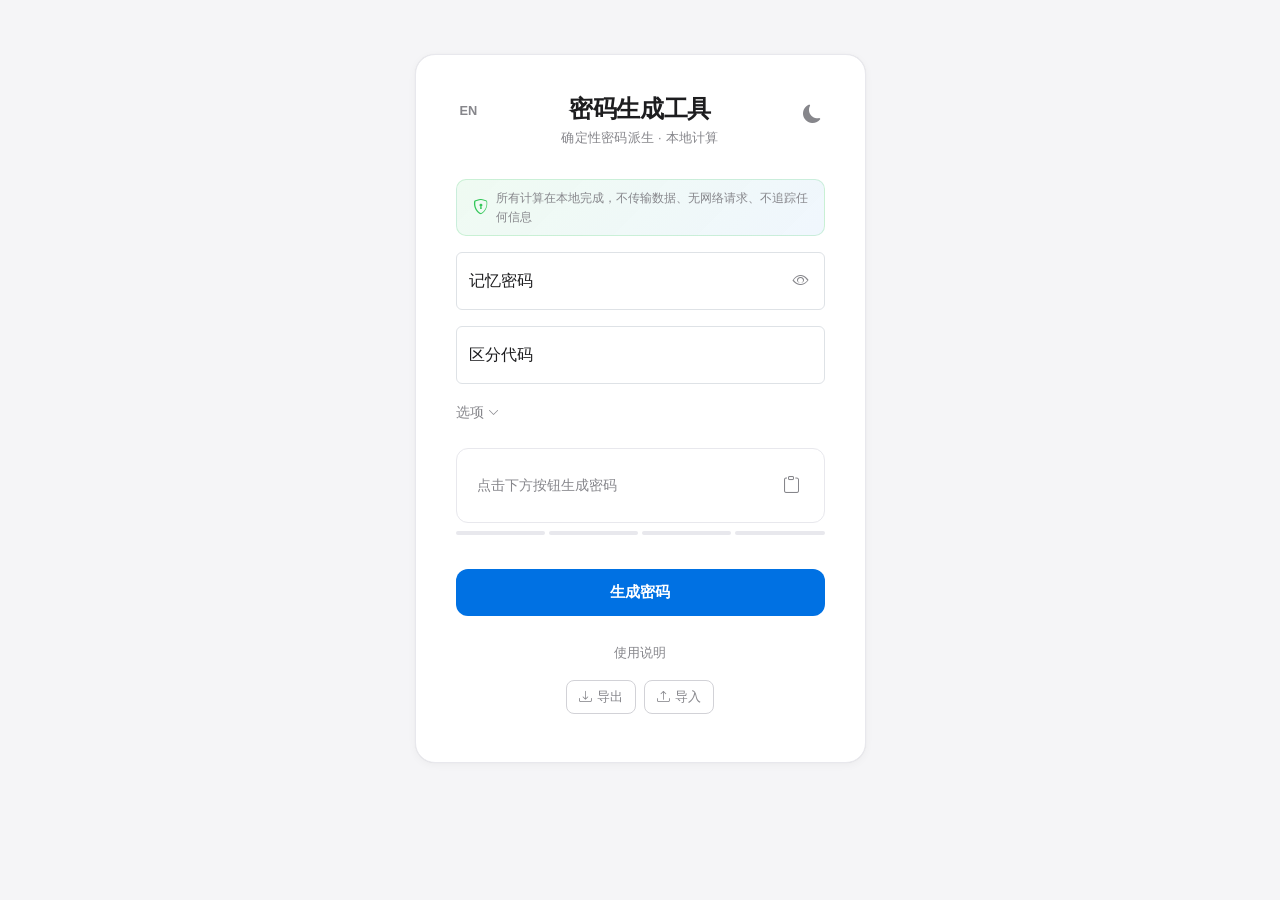
==== index.html @ ee60e9ec "feat: 全面升级 — Bootstrap 5.3、v2算法、PWA、i18n、UI优化 - 升级 Bootstrap 4 → 5.3，新增 Bootstrap Icons - 新增 v2 算法（P" ====
<!DOCTYPE html>
<html lang="zh-CN" data-bs-theme="light">

<head>
  <meta charset="utf-8" />
  <meta name="viewport" content="width=device-width, initial-scale=1.0" />
  <title>密码生成工具</title>
  <link rel="shortcut icon" href="favicon.ico" />
  <link rel="manifest" href="manifest.json" />
  <meta name="theme-color" content="#f5f5f7" />
  <meta name="apple-mobile-web-app-capable" content="yes" />
  <meta name="apple-mobile-web-app-status-bar-style" content="default" />
  <meta name="apple-mobile-web-app-title" content="密码生成" />
  <link rel="apple-touch-icon" href="icons/icon-192.png" />
  <link rel="stylesheet" href="css/bootstrap.min.css" />
  <link rel="stylesheet" href="css/bootstrap-icons.min.css" />
  <link rel="stylesheet" href="css/style.min.css" />
  <script>
    (function () {
      var saved = localStorage.getItem('theme');
      var theme = saved || (window.matchMedia('(prefers-color-scheme: dark)').matches ? 'dark' : 'light');
      document.documentElement.setAttribute('data-bs-theme', theme);
      var meta = document.querySelector('meta[name="theme-color"]');
      if (meta) meta.content = theme === 'dark' ? '#000000' : '#f5f5f7';
      var savedLang = localStorage.getItem('lang');
      if (savedLang) {
        document.documentElement.lang = savedLang === 'zh' ? 'zh-CN' : 'en';
      }
    })();
  </script>
</head>

<body>
  <div class="container">
    <div class="row justify-content-center">
      <div class="col-12 col-md-8 col-lg-6 col-xl-5">
        <div class="card-container">

          <!-- 页头 -->
          <div class="app-header">
            <h1 data-i18n="page.title">密码生成工具</h1>
            <p class="subtitle" data-i18n="page.subtitle">确定性密码派生 · 本地计算</p>
            <button type="button" class="btn-lang-toggle" id="btn-lang-toggle">
              <span data-i18n="lang.toggle">EN</span>
            </button>
            <button type="button" class="btn-theme-toggle" id="btn-theme-toggle"
              data-i18n-aria="aria.toggleTheme" aria-label="切换深色/浅色主题">
              <i class="bi bi-circle-half" aria-hidden="true"></i>
            </button>
          </div>

          <!-- 隐私声明 Banner -->
          <div class="privacy-banner mb-3">
            <i class="bi bi-shield-lock" aria-hidden="true"></i>
            <span data-i18n="privacy.banner">所有计算在本地完成，不传输数据、无网络请求、不追踪任何信息</span>
          </div>

          <form>
            <!-- 记忆密码 -->
            <div class="form-floating mb-3 position-relative">
              <input type="password" class="form-control" id="pwd"
                data-i18n-placeholder="input.masterPassword" placeholder="记忆密码"
                data-i18n-aria="input.masterPassword" aria-label="记忆密码" autocomplete="off" />
              <label for="pwd" data-i18n="input.masterPassword">记忆密码</label>
              <button type="button" class="btn-eye" id="btn-toggle-pwd"
                data-i18n-aria="aria.showPassword" aria-label="显示密码">
                <i class="bi bi-eye" aria-hidden="true"></i>
              </button>
              <div class="invalid-feedback" data-i18n="input.masterPassword.error">请输入记忆密码</div>
            </div>

            <!-- 区分代码 -->
            <div class="service-code-wrapper position-relative mb-3">
              <div class="form-floating">
                <input type="text" class="form-control" id="key"
                  data-i18n-placeholder="input.serviceCode" placeholder="区分代码"
                  data-i18n-aria="input.serviceCode" aria-label="区分代码" autocomplete="off" />
                <label for="key" data-i18n="input.serviceCode">区分代码</label>
                <div class="invalid-feedback" data-i18n="input.serviceCode.error">请输入区分代码</div>
              </div>
              <div class="service-code-dropdown" id="service-code-dropdown"></div>
            </div>

            <!-- 高级选项 -->
            <div class="mb-4">
              <button class="advanced-toggle" type="button"
                data-bs-toggle="collapse" data-bs-target="#advancedOptions"
                aria-expanded="false" aria-controls="advancedOptions">
                <span data-i18n="options.toggle">选项</span>
                <i class="bi bi-chevron-down advanced-chevron" aria-hidden="true"></i>
              </button>
              <div class="collapse" id="advancedOptions">
                <div class="advanced-panel">
                  <!-- 输出模式 -->
                  <div class="mb-3">
                    <div class="d-flex justify-content-between align-items-center mb-1">
                      <span class="option-label" data-i18n="options.mode">输出模式</span>
                    </div>
                    <div class="btn-group btn-group-sm w-100" role="group">
                      <input type="radio" class="btn-check" name="output_mode" id="mode_password" value="password" checked />
                      <label class="btn btn-outline-secondary" for="mode_password" data-i18n="options.modePassword">密码</label>
                      <input type="radio" class="btn-check" name="output_mode" id="mode_passphrase" value="passphrase" />
                      <label class="btn btn-outline-secondary" for="mode_passphrase" data-i18n="options.modePassphrase">短语</label>
                    </div>
                  </div>

                  <!-- 短语选项 (仅短语模式显示) -->
                  <div id="passphraseOptions" style="display:none;">
                    <div class="mb-3">
                      <div class="d-flex justify-content-between align-items-center mb-1">
                        <span class="option-label" data-i18n="options.wordCount">词数</span>
                        <span class="option-value" id="word_count_display">5</span>
                      </div>
                      <input type="range" class="form-range" id="word_count"
                        min="4" max="8" value="5"
                        data-i18n-aria="options.wordCount" aria-label="词数" />
                    </div>
                    <div class="form-floating">
                      <select class="form-select" id="separator"
                        data-i18n-aria="options.separator" aria-label="分隔符">
                        <option value="-" selected>-</option>
                        <option value=".">.</option>
                        <option value=" ">&nbsp;</option>
                        <option value="_">_</option>
                      </select>
                      <label for="separator" data-i18n="options.separator">分隔符</label>
                    </div>
                    <div class="form-hint mt-2" data-i18n="options.wordlistNote">词库：BIP39 英语词表（2048 词）</div>
                  </div>

                  <!-- 密码选项 (仅密码模式显示) -->
                  <div id="passwordOptions">
                  <!-- 密码长度 slider -->
                  <div class="mb-3">
                    <div class="d-flex justify-content-between align-items-center mb-1">
                      <span class="option-label" data-i18n="options.length">密码长度</span>
                      <span class="option-value" id="pwd_length_display">16</span>
                    </div>
                    <input type="range" class="form-range" id="pwd_length"
                      min="10" max="20" value="16"
                      data-i18n-aria="options.length" aria-label="密码长度" />
                  </div>

                  <!-- Toggle switches -->
                  <div class="d-flex flex-column gap-2">
                    <div class="form-check form-switch">
                      <input class="form-check-input" type="checkbox" id="rule_of_punctuation" checked />
                      <label class="form-check-label" for="rule_of_punctuation"
                        data-i18n="options.punctuation">使用标点符号</label>
                    </div>
                    <div class="form-check form-switch">
                      <input class="form-check-input" type="checkbox" id="rule_of_letter" checked />
                      <label class="form-check-label" for="rule_of_letter"
                        data-i18n="options.caseSensitive">区分大小写</label>
                    </div>
                  </div>

                  <!-- 算法版本 -->
                  <div class="form-floating mt-3">
                    <select class="form-select" id="algorithm_version"
                      data-i18n-aria="options.algorithm" aria-label="算法版本">
                      <option value="2" selected data-i18n="options.v2">v2（推荐）</option>
                      <option value="1" data-i18n="options.v1">v1（旧版兼容）</option>
                    </select>
                    <label for="algorithm_version" data-i18n="options.algorithm">算法版本</label>
                  </div>
                  <div class="form-hint mt-1" data-i18n="options.hint">v2 使用 PBKDF2 增强安全性；v1 兼容已有密码</div>
                  </div>
                </div>
              </div>
            </div>

            <!-- 密码输出 -->
            <div class="mb-3">
              <div class="password-display" id="password-display" tabindex="0"
                data-i18n-aria="password.displayLabel" aria-label="生成的密码，点击复制">
                <div class="password-chars" id="password-chars">
                  <span class="password-placeholder" data-i18n="password.placeholder">点击下方按钮生成密码</span>
                </div>
                <button class="btn-copy-inline" id="btn_copy" type="button"
                  data-i18n-aria="password.copyLabel" aria-label="复制密码">
                  <i class="bi bi-clipboard" aria-hidden="true"></i>
                </button>
              </div>
              <input type="hidden" id="code" value="" />

              <!-- 分段强度条 -->
              <div class="strength-meter mt-2" id="strength-meter"
                data-i18n-aria="password.strengthLabel" aria-label="密码强度"
                data-strength="0">
                <div class="strength-segment" data-level="1"></div>
                <div class="strength-segment" data-level="2"></div>
                <div class="strength-segment" data-level="3"></div>
                <div class="strength-segment" data-level="4"></div>
              </div>
              <div class="strength-label" id="strength-text"></div>
            </div>

            <!-- 生成按钮 -->
            <div class="d-grid">
              <button class="btn btn-primary btn-generate" type="button" id="btn_gencode"
                data-i18n="password.generate">
                生成密码
              </button>
            </div>

            <!-- 无障碍：错误播报区域 -->
            <div id="form-errors" class="visually-hidden" aria-live="assertive" aria-atomic="true"></div>
          </form>

          <!-- 使用说明 -->
          <details class="info-details mt-4">
            <summary data-i18n="instructions.title">使用说明</summary>
            <ol>
              <li data-i18n="instructions.1">基于密钥派生函数（v2: PBKDF2-SHA512, 200k 迭代），所有计算在浏览器本地完成</li>
              <li data-i18n="instructions.2">记忆密码作为主密钥，应具备足够熵值，在所有服务间保持一致</li>
              <li><span data-i18n="instructions.3">区分代码作为盐值，为每个服务设唯一标识，如：</span><code>github</code></li>
            </ol>
          </details>

          <!-- 数据导入导出 -->
          <div class="data-portability mt-3">
            <div class="d-flex gap-2 justify-content-center">
              <button type="button" class="btn-portability" id="btn-export">
                <i class="bi bi-download" aria-hidden="true"></i>
                <span data-i18n="data.export">导出</span>
              </button>
              <button type="button" class="btn-portability" id="btn-import">
                <i class="bi bi-upload" aria-hidden="true"></i>
                <span data-i18n="data.import">导入</span>
              </button>
              <input type="file" id="import-file-input" accept=".json" class="d-none" />
            </div>
            <div class="import-feedback" id="import-feedback"></div>
          </div>
        </div>
      </div>
    </div>
  </div>

  <script src="js/bootstrap.min.js"></script>
  <script src="js/sha512.min.js"></script>
  <script src="js/PasswordQualityCalculator.min.js"></script>
  <script src="src/wordlist.min.js"></script>
  <script src="src/seek_password.min.js"></script>
  <script src="src/i18n.min.js"></script>
  <script src="src/service-codes.min.js"></script>
  <script src="src/app.min.js"></script>
</body>

</html>
---- css/style.min.css ----
[data-bs-theme=light]{--bg-primary:#f5f5f7;--bg-card:#ffffff;--text-primary:#1d1d1f;--text-secondary:#86868b;--accent:#0071e3;--accent-hover:#0077ed;--border:#d2d2d7;--border-light:#e8e8ed;--shadow:0 2px 8px rgba(0, 0, 0, 0.04),0 0 1px rgba(0, 0, 0, 0.08);--success:#34c759;--warning:#ff9f0a;--danger:#ff3b30;--char-symbol:#af52de;--theme-color:#f5f5f7}[data-bs-theme=dark]{--bg-primary:#000000;--bg-card:#1c1c1e;--text-primary:#f5f5f7;--text-secondary:#86868b;--accent:#2997ff;--accent-hover:#40a9ff;--border:#38383a;--border-light:#2c2c2e;--shadow:0 2px 8px rgba(0, 0, 0, 0.3),0 0 1px rgba(0, 0, 0, 0.5);--success:#30d158;--warning:#ff9f0a;--danger:#ff453a;--char-symbol:#bf5af2;--theme-color:#000000}body{background-color:var(--bg-primary);color:var(--text-primary);font-family:-apple-system,BlinkMacSystemFont,'Segoe UI',Roboto,'Helvetica Neue',Arial,sans-serif;min-height:100vh;display:flex;align-items:flex-start;padding-top:6vh;transition:background-color .3s;-webkit-font-smoothing:antialiased}.card-container{background-color:var(--bg-card);border-radius:20px;padding:2.5rem;box-shadow:var(--shadow);border:1px solid var(--border-light);transition:background-color .3s,border-color .3s}.app-header{text-align:center;margin-bottom:2rem;position:relative}.app-header h1{font-size:1.5rem;font-weight:700;letter-spacing:-.02em;margin-bottom:.25rem}.app-header .subtitle{font-size:.8rem;color:var(--text-secondary);margin-bottom:0;letter-spacing:.02em}.btn-theme-toggle{position:absolute;top:2px;right:0;background:0 0;border:none;color:var(--text-secondary);cursor:pointer;padding:4px;font-size:1.15rem;border-radius:6px;transition:color .2s}.btn-theme-toggle:hover{color:var(--text-primary)}.btn-lang-toggle{position:absolute;top:2px;left:0;background:0 0;border:none;color:var(--text-secondary);cursor:pointer;padding:4px;font-size:.8rem;font-weight:600;border-radius:6px;transition:color .2s}.btn-lang-toggle:hover{color:var(--text-primary)}.btn-eye{position:absolute;right:12px;top:50%;transform:translateY(-50%);background:0 0;border:none;color:var(--text-secondary);cursor:pointer;padding:4px;z-index:5;font-size:1rem;transition:color .2s}.btn-eye:hover{color:var(--accent)}.form-floating:has(.btn-eye) .form-control{padding-right:2.5rem}.advanced-toggle{background:0 0;border:none;color:var(--text-secondary);font-size:.85rem;padding:0;cursor:pointer;display:inline-flex;align-items:center;gap:4px;transition:color .2s}.advanced-toggle:hover{color:var(--text-primary)}.advanced-chevron{font-size:.7rem;transition:transform .2s}.advanced-toggle[aria-expanded=true] .advanced-chevron{transform:rotate(180deg)}.advanced-panel{padding:1.25rem;margin-top:.75rem;border-radius:12px;background-color:var(--bg-primary);border:1px solid var(--border-light)}.option-label{font-size:.85rem;color:var(--text-secondary)}.option-value{font-size:.85rem;font-weight:600;color:var(--text-primary);min-width:2ch;text-align:right}.btn-group .btn-outline-secondary{color:var(--text-secondary);border-color:var(--border);font-size:.85rem;--bs-btn-bg:transparent;--bs-btn-hover-bg:var(--bg-primary);--bs-btn-hover-color:var(--text-primary);--bs-btn-hover-border-color:var(--border);--bs-btn-active-bg:var(--accent);--bs-btn-active-border-color:var(--accent);--bs-btn-active-color:#fff}.btn-check:checked+.btn-outline-secondary{background-color:var(--accent);border-color:var(--accent);color:#fff}#passphraseOptions{margin-top:.75rem;padding-top:.75rem;border-top:1px solid var(--border-light)}.form-hint{font-size:.75rem;color:var(--text-secondary)}.form-range::-webkit-slider-thumb{background-color:var(--accent)}.form-range::-moz-range-thumb{background-color:var(--accent)}.form-range::-webkit-slider-runnable-track{background-color:var(--border)}.password-display{border:1px solid var(--border-light);border-radius:12px;padding:1.25rem;display:flex;align-items:center;justify-content:space-between;gap:.75rem;cursor:pointer;transition:border-color .2s;min-height:3.5rem}.password-display:hover{border-color:var(--accent)}.password-chars{display:flex;flex-wrap:wrap;gap:1px;font-family:'SF Mono',ui-monospace,Menlo,Consolas,monospace;font-size:1.25rem;letter-spacing:1.5px;line-height:1.6}.password-placeholder{color:var(--text-secondary);font-size:.85rem;font-family:inherit;letter-spacing:normal}.char-lower{color:var(--text-primary)}.char-upper{color:var(--accent)}.char-digit{color:var(--warning)}.char-symbol{color:var(--char-symbol)}.password-chars .char{opacity:0;animation:charIn .25s ease forwards}@keyframes charIn{from{opacity:0;transform:translateY(6px)}to{opacity:1;transform:translateY(0)}}.btn-copy-inline{background:0 0;border:none;color:var(--text-secondary);font-size:1.05rem;padding:4px;cursor:pointer;flex-shrink:0;transition:color .2s}.btn-copy-inline:hover{color:var(--accent)}.btn-copy-inline.copy-success{color:var(--success)!important}.btn-copy-inline.copy-fail{color:var(--danger)!important}.strength-meter{display:flex;gap:4px;height:4px}.strength-segment{flex:1;border-radius:2px;background-color:var(--border-light);transition:background-color .3s}.strength-meter[data-strength="1"] [data-level="1"]{background-color:var(--danger)}.strength-meter[data-strength="2"] [data-level="1"],.strength-meter[data-strength="2"] [data-level="2"]{background-color:var(--warning)}.strength-meter[data-strength="3"] [data-level="1"],.strength-meter[data-strength="3"] [data-level="2"],.strength-meter[data-strength="3"] [data-level="3"]{background-color:var(--accent)}.strength-meter[data-strength="4"] .strength-segment{background-color:var(--success)}.strength-label{font-size:.75rem;color:var(--text-secondary);margin-top:.35rem;text-align:right;min-height:1em}.btn-generate{background-color:var(--accent);border:none;color:#fff;font-weight:600;font-size:.95rem;padding:.75rem;border-radius:12px;transition:background-color .15s,transform .1s}.btn-generate:hover{background-color:var(--accent-hover);color:#fff;transform:translateY(-1px)}.btn-generate:active{transform:translateY(0)}.privacy-banner{display:flex;align-items:center;justify-content:center;gap:.5rem;padding:.55rem 1rem;border-radius:10px;background:linear-gradient(135deg,rgba(52,199,89,.08),rgba(0,113,227,.06));border:1px solid rgba(52,199,89,.2);font-size:.78rem;color:var(--text-secondary)}[data-bs-theme=dark] .privacy-banner{background:linear-gradient(135deg,rgba(48,209,88,.1),rgba(41,151,255,.07));border-color:rgba(48,209,88,.25)}.privacy-banner i{color:var(--success);font-size:.95rem;flex-shrink:0}.info-details{text-align:center}.info-details summary{font-size:.8rem;color:var(--text-secondary);cursor:pointer;display:inline;list-style:none}.info-details summary::-webkit-details-marker{display:none}.info-details summary::marker{content:''}.info-details summary:hover{color:var(--text-primary)}.info-details ol{text-align:left;font-size:.8rem;color:var(--text-secondary);margin-top:.75rem;padding-left:1.25rem}.info-details li{margin-bottom:.3rem}.info-details code{font-size:.85em;color:var(--accent)}.invalid-feedback{font-size:.8rem}.btn:focus-visible,.form-control:focus-visible,.form-select:focus-visible{outline:2px solid var(--accent);outline-offset:2px}.service-code-dropdown{display:none;position:absolute;top:100%;left:0;right:0;z-index:10;background:var(--bg-card);border:1px solid var(--border);border-top:none;border-radius:0 0 12px 12px;max-height:200px;overflow-y:auto;box-shadow:var(--shadow)}.service-code-dropdown.show{display:block}.service-code-item{display:flex;align-items:center;justify-content:space-between;padding:.5rem .75rem;cursor:pointer;font-size:.85rem;transition:background-color .15s}.service-code-item:hover{background-color:var(--bg-primary)}.service-code-item .code-text{flex:1;overflow:hidden;text-overflow:ellipsis;white-space:nowrap}.service-code-item .btn-delete-code{background:0 0;border:none;color:var(--text-secondary);font-size:.75rem;padding:2px 6px;cursor:pointer;border-radius:4px;flex-shrink:0;transition:color .15s}.service-code-item .btn-delete-code:hover{color:var(--danger)}.service-code-item .settings-badge{color:var(--text-secondary);font-size:.7rem;margin-left:.35rem}.data-portability{text-align:center}.btn-portability{background:0 0;border:1px solid var(--border);color:var(--text-secondary);font-size:.8rem;padding:.4rem .75rem;border-radius:8px;cursor:pointer;display:inline-flex;align-items:center;gap:.3rem;transition:color .2s,border-color .2s}.btn-portability:hover{color:var(--text-primary);border-color:var(--accent)}.import-feedback{font-size:.8rem;margin-top:.5rem;opacity:0;transition:opacity .3s}.import-feedback.show{opacity:1}.import-feedback.success{color:var(--success)}.import-feedback.error{color:var(--danger)}@media (max-width:576px){.card-container{padding:1.5rem;border-radius:0;box-shadow:none;border-left:none;border-right:none}body{padding-top:0}}
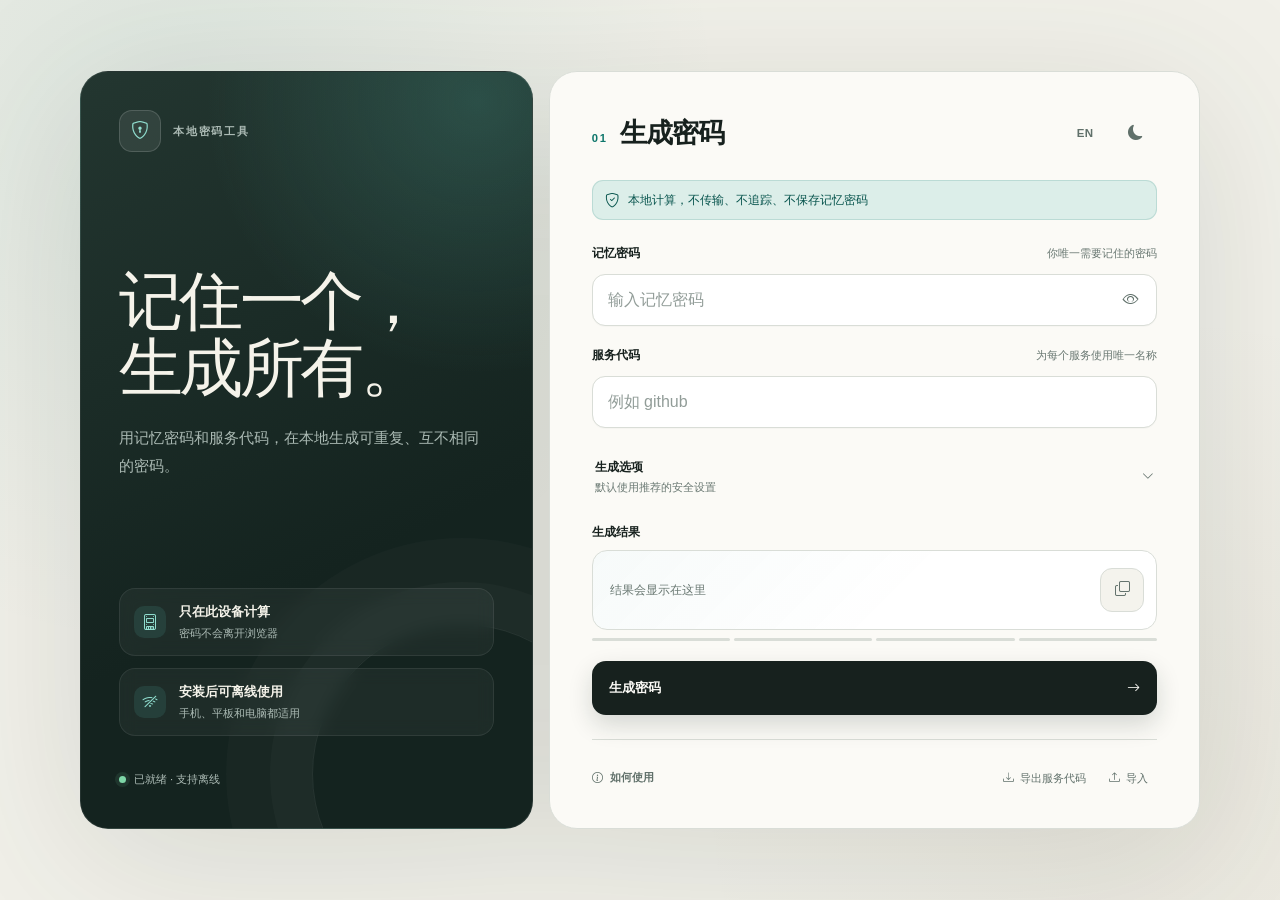
==== commit ffd6f870: "feat: redesign responsive cross-platform UI" ====
--- a/index.html
+++ b/index.html
@@ -3,14 +3,18 @@
 
 <head>
   <meta charset="utf-8" />
-  <meta name="viewport" content="width=device-width, initial-scale=1.0" />
-  <title>密码生成工具</title>
+  <meta name="viewport" content="width=device-width, initial-scale=1, viewport-fit=cover" />
+  <meta name="description" content="一款本地运行、可离线使用的确定性密码生成工具。" />
+  <meta name="theme-color" content="#f1f0e9" />
+  <meta name="color-scheme" content="light dark" />
+  <meta name="mobile-web-app-capable" content="yes" />
+  <meta name="apple-mobile-web-app-capable" content="yes" />
+  <meta name="apple-mobile-web-app-status-bar-style" content="default" />
+  <meta name="apple-mobile-web-app-title" content="密码生成器" />
+  <meta name="format-detection" content="telephone=no" />
+  <title>密码生成器</title>
   <link rel="shortcut icon" href="favicon.ico" />
   <link rel="manifest" href="manifest.json" />
-  <meta name="theme-color" content="#f5f5f7" />
-  <meta name="apple-mobile-web-app-capable" content="yes" />
-  <meta name="apple-mobile-web-app-status-bar-style" content="default" />
-  <meta name="apple-mobile-web-app-title" content="密码生成" />
   <link rel="apple-touch-icon" href="icons/icon-192.png" />
   <link rel="stylesheet" href="css/bootstrap.min.css" />
   <link rel="stylesheet" href="css/bootstrap-icons.min.css" />
@@ -18,225 +22,276 @@
   <script>
     (function () {
       var saved = localStorage.getItem('theme');
-      var theme = saved || (window.matchMedia('(prefers-color-scheme: dark)').matches ? 'dark' : 'light');
+      var theme = saved || 'light';
+      var savedLang = localStorage.getItem('lang');
       document.documentElement.setAttribute('data-bs-theme', theme);
+      document.documentElement.lang = savedLang === 'en' ? 'en' : 'zh-CN';
       var meta = document.querySelector('meta[name="theme-color"]');
-      if (meta) meta.content = theme === 'dark' ? '#000000' : '#f5f5f7';
-      var savedLang = localStorage.getItem('lang');
-      if (savedLang) {
-        document.documentElement.lang = savedLang === 'zh' ? 'zh-CN' : 'en';
-      }
+      if (meta) meta.content = theme === 'dark' ? '#101714' : '#f1f0e9';
     })();
   </script>
 </head>
 
 <body>
-  <div class="container">
-    <div class="row justify-content-center">
-      <div class="col-12 col-md-8 col-lg-6 col-xl-5">
-        <div class="card-container">
-
-          <!-- 页头 -->
-          <div class="app-header">
-            <h1 data-i18n="page.title">密码生成工具</h1>
-            <p class="subtitle" data-i18n="page.subtitle">确定性密码派生 · 本地计算</p>
-            <button type="button" class="btn-lang-toggle" id="btn-lang-toggle">
-              <span data-i18n="lang.toggle">EN</span>
+  <a class="skip-link" href="#generator-form" data-i18n="aria.skipToForm">跳到生成器</a>
+
+  <main class="app-shell" id="main-content">
+    <aside class="identity-panel" aria-labelledby="product-title">
+      <div class="identity-top">
+        <div class="brand-mark" aria-hidden="true">
+          <i class="bi bi-shield-lock"></i>
+        </div>
+        <span class="eyebrow" data-i18n="page.eyebrow">本地密码工具</span>
+      </div>
+
+      <div class="identity-copy">
+        <h1 id="product-title">
+          <span data-i18n="page.heroLine1">记住一个，</span><br />
+          <span data-i18n="page.heroLine2">生成所有。</span>
+        </h1>
+        <p data-i18n="page.description">用记忆密码和服务代码，在本地生成可重复、互不相同的密码。</p>
+      </div>
+
+      <div class="trust-list" data-i18n-aria="trust.label" aria-label="产品特点">
+        <div class="trust-item">
+          <i class="bi bi-device-ssd" aria-hidden="true"></i>
+          <div>
+            <strong data-i18n="trust.localTitle">只在此设备计算</strong>
+            <span data-i18n="trust.localText">密码不会离开浏览器</span>
+          </div>
+        </div>
+        <div class="trust-item">
+          <i class="bi bi-wifi-off" aria-hidden="true"></i>
+          <div>
+            <strong data-i18n="trust.offlineTitle">安装后可离线使用</strong>
+            <span data-i18n="trust.offlineText">手机、平板和电脑都适用</span>
+          </div>
+        </div>
+      </div>
+
+      <div class="identity-footer">
+        <button type="button" class="btn-install" id="btn-install" hidden>
+          <i class="bi bi-plus-square" aria-hidden="true"></i>
+          <span data-i18n="install.action">安装到此设备</span>
+        </button>
+        <p class="install-hint" id="install-hint" aria-live="polite"></p>
+        <div class="connection-status" id="connection-status" role="status">
+          <span class="status-dot" aria-hidden="true"></span>
+          <span data-i18n="status.online">已就绪 · 支持离线</span>
+        </div>
+      </div>
+    </aside>
+
+    <section class="generator-panel" aria-labelledby="generator-title">
+      <header class="panel-header">
+        <div>
+          <span class="section-index">01</span>
+          <h2 id="generator-title" data-i18n="form.title">生成密码</h2>
+        </div>
+        <div class="utility-actions">
+          <button type="button" class="utility-button language-button" id="btn-lang-toggle">
+            <span data-i18n="lang.toggle">EN</span>
+          </button>
+          <button type="button" class="utility-button" id="btn-theme-toggle"
+            data-i18n-aria="aria.toggleTheme" aria-label="切换深色或浅色主题">
+            <i class="bi bi-moon-fill" aria-hidden="true"></i>
+          </button>
+        </div>
+      </header>
+
+      <div class="privacy-note">
+        <i class="bi bi-shield-check" aria-hidden="true"></i>
+        <span data-i18n="privacy.banner">本地计算，不传输、不追踪、不保存记忆密码</span>
+      </div>
+
+      <form id="generator-form" novalidate>
+        <div class="field-group">
+          <div class="field-heading">
+            <label for="pwd" data-i18n="input.masterPassword">记忆密码</label>
+            <span data-i18n="input.masterPassword.hint">你唯一需要记住的密码</span>
+          </div>
+          <div class="input-shell position-relative">
+            <input type="password" class="form-control" id="pwd"
+              data-i18n-placeholder="input.masterPassword.placeholder" placeholder="输入记忆密码"
+              data-i18n-aria="input.masterPassword" aria-label="记忆密码"
+              autocomplete="off" autocapitalize="none" spellcheck="false" />
+            <button type="button" class="field-action" id="btn-toggle-pwd"
+              data-i18n-aria="aria.showPassword" aria-label="显示密码">
+              <i class="bi bi-eye" aria-hidden="true"></i>
             </button>
-            <button type="button" class="btn-theme-toggle" id="btn-theme-toggle"
-              data-i18n-aria="aria.toggleTheme" aria-label="切换深色/浅色主题">
-              <i class="bi bi-circle-half" aria-hidden="true"></i>
-            </button>
-          </div>
-
-          <!-- 隐私声明 Banner -->
-          <div class="privacy-banner mb-3">
-            <i class="bi bi-shield-lock" aria-hidden="true"></i>
-            <span data-i18n="privacy.banner">所有计算在本地完成，不传输数据、无网络请求、不追踪任何信息</span>
-          </div>
-
-          <form>
-            <!-- 记忆密码 -->
-            <div class="form-floating mb-3 position-relative">
-              <input type="password" class="form-control" id="pwd"
-                data-i18n-placeholder="input.masterPassword" placeholder="记忆密码"
-                data-i18n-aria="input.masterPassword" aria-label="记忆密码" autocomplete="off" />
-              <label for="pwd" data-i18n="input.masterPassword">记忆密码</label>
-              <button type="button" class="btn-eye" id="btn-toggle-pwd"
-                data-i18n-aria="aria.showPassword" aria-label="显示密码">
-                <i class="bi bi-eye" aria-hidden="true"></i>
-              </button>
-              <div class="invalid-feedback" data-i18n="input.masterPassword.error">请输入记忆密码</div>
-            </div>
-
-            <!-- 区分代码 -->
-            <div class="service-code-wrapper position-relative mb-3">
-              <div class="form-floating">
-                <input type="text" class="form-control" id="key"
-                  data-i18n-placeholder="input.serviceCode" placeholder="区分代码"
-                  data-i18n-aria="input.serviceCode" aria-label="区分代码" autocomplete="off" />
-                <label for="key" data-i18n="input.serviceCode">区分代码</label>
-                <div class="invalid-feedback" data-i18n="input.serviceCode.error">请输入区分代码</div>
+          </div>
+          <div class="invalid-feedback" data-i18n="input.masterPassword.error">请输入记忆密码</div>
+        </div>
+
+        <div class="field-group service-code-wrapper position-relative">
+          <div class="field-heading">
+            <label for="key" data-i18n="input.serviceCode">服务代码</label>
+            <span data-i18n="input.serviceCode.hint">为每个服务使用唯一名称</span>
+          </div>
+          <div class="input-shell">
+            <input type="text" class="form-control" id="key"
+              data-i18n-placeholder="input.serviceCode.placeholder" placeholder="例如 github"
+              data-i18n-aria="input.serviceCode" aria-label="服务代码"
+              aria-expanded="false" aria-controls="service-code-dropdown"
+              autocomplete="off" autocapitalize="none" spellcheck="false" />
+          </div>
+          <div class="invalid-feedback" data-i18n="input.serviceCode.error">请输入服务代码</div>
+          <div class="service-code-dropdown" id="service-code-dropdown"
+            role="list" data-i18n-aria="serviceCode.history" aria-label="服务代码历史"></div>
+        </div>
+
+        <div class="advanced-section">
+          <button class="advanced-toggle" type="button"
+            data-bs-toggle="collapse" data-bs-target="#advancedOptions"
+            aria-expanded="false" aria-controls="advancedOptions">
+            <span>
+              <strong data-i18n="options.toggle">生成选项</strong>
+              <small data-i18n="options.summary">默认使用推荐的安全设置</small>
+            </span>
+            <i class="bi bi-chevron-down advanced-chevron" aria-hidden="true"></i>
+          </button>
+
+          <div class="collapse" id="advancedOptions">
+            <div class="advanced-panel">
+              <div class="option-block">
+                <span class="option-label" data-i18n="options.mode">输出模式</span>
+                <div class="mode-switch" role="group" data-i18n-aria="options.mode">
+                  <input type="radio" class="btn-check" name="output_mode"
+                    id="mode_password" value="password" checked />
+                  <label for="mode_password" data-i18n="options.modePassword">密码</label>
+                  <input type="radio" class="btn-check" name="output_mode"
+                    id="mode_passphrase" value="passphrase" />
+                  <label for="mode_passphrase" data-i18n="options.modePassphrase">短语</label>
+                </div>
               </div>
-              <div class="service-code-dropdown" id="service-code-dropdown"></div>
-            </div>
-
-            <!-- 高级选项 -->
-            <div class="mb-4">
-              <button class="advanced-toggle" type="button"
-                data-bs-toggle="collapse" data-bs-target="#advancedOptions"
-                aria-expanded="false" aria-controls="advancedOptions">
-                <span data-i18n="options.toggle">选项</span>
-                <i class="bi bi-chevron-down advanced-chevron" aria-hidden="true"></i>
-              </button>
-              <div class="collapse" id="advancedOptions">
-                <div class="advanced-panel">
-                  <!-- 输出模式 -->
-                  <div class="mb-3">
-                    <div class="d-flex justify-content-between align-items-center mb-1">
-                      <span class="option-label" data-i18n="options.mode">输出模式</span>
-                    </div>
-                    <div class="btn-group btn-group-sm w-100" role="group">
-                      <input type="radio" class="btn-check" name="output_mode" id="mode_password" value="password" checked />
-                      <label class="btn btn-outline-secondary" for="mode_password" data-i18n="options.modePassword">密码</label>
-                      <input type="radio" class="btn-check" name="output_mode" id="mode_passphrase" value="passphrase" />
-                      <label class="btn btn-outline-secondary" for="mode_passphrase" data-i18n="options.modePassphrase">短语</label>
-                    </div>
+
+              <div id="passphraseOptions" style="display:none;">
+                <div class="option-block">
+                  <div class="option-row">
+                    <span class="option-label" data-i18n="options.wordCount">词数</span>
+                    <output class="option-value" id="word_count_display" for="word_count">5</output>
                   </div>
-
-                  <!-- 短语选项 (仅短语模式显示) -->
-                  <div id="passphraseOptions" style="display:none;">
-                    <div class="mb-3">
-                      <div class="d-flex justify-content-between align-items-center mb-1">
-                        <span class="option-label" data-i18n="options.wordCount">词数</span>
-                        <span class="option-value" id="word_count_display">5</span>
-                      </div>
-                      <input type="range" class="form-range" id="word_count"
-                        min="4" max="8" value="5"
-                        data-i18n-aria="options.wordCount" aria-label="词数" />
-                    </div>
-                    <div class="form-floating">
-                      <select class="form-select" id="separator"
-                        data-i18n-aria="options.separator" aria-label="分隔符">
-                        <option value="-" selected>-</option>
-                        <option value=".">.</option>
-                        <option value=" ">&nbsp;</option>
-                        <option value="_">_</option>
-                      </select>
-                      <label for="separator" data-i18n="options.separator">分隔符</label>
-                    </div>
-                    <div class="form-hint mt-2" data-i18n="options.wordlistNote">词库：BIP39 英语词表（2048 词）</div>
+                  <input type="range" class="form-range" id="word_count"
+                    min="4" max="8" value="5"
+                    data-i18n-aria="options.wordCount" aria-label="词数" />
+                </div>
+                <div class="field-group compact-field">
+                  <label for="separator" data-i18n="options.separator">分隔符</label>
+                  <select class="form-select" id="separator"
+                    data-i18n-aria="options.separator" aria-label="分隔符">
+                    <option value="-" selected>-</option>
+                    <option value=".">.</option>
+                    <option value=" ">&nbsp;</option>
+                    <option value="_">_</option>
+                  </select>
+                  <div class="form-hint" data-i18n="options.wordlistNote">BIP39 英语词表 · 2048 词</div>
+                </div>
+              </div>
+
+              <div id="passwordOptions">
+                <div class="option-block">
+                  <div class="option-row">
+                    <span class="option-label" data-i18n="options.length">密码长度</span>
+                    <output class="option-value" id="pwd_length_display" for="pwd_length">16</output>
                   </div>
-
-                  <!-- 密码选项 (仅密码模式显示) -->
-                  <div id="passwordOptions">
-                  <!-- 密码长度 slider -->
-                  <div class="mb-3">
-                    <div class="d-flex justify-content-between align-items-center mb-1">
-                      <span class="option-label" data-i18n="options.length">密码长度</span>
-                      <span class="option-value" id="pwd_length_display">16</span>
-                    </div>
-                    <input type="range" class="form-range" id="pwd_length"
-                      min="10" max="20" value="16"
-                      data-i18n-aria="options.length" aria-label="密码长度" />
-                  </div>
-
-                  <!-- Toggle switches -->
-                  <div class="d-flex flex-column gap-2">
-                    <div class="form-check form-switch">
-                      <input class="form-check-input" type="checkbox" id="rule_of_punctuation" checked />
-                      <label class="form-check-label" for="rule_of_punctuation"
-                        data-i18n="options.punctuation">使用标点符号</label>
-                    </div>
-                    <div class="form-check form-switch">
-                      <input class="form-check-input" type="checkbox" id="rule_of_letter" checked />
-                      <label class="form-check-label" for="rule_of_letter"
-                        data-i18n="options.caseSensitive">区分大小写</label>
-                    </div>
-                  </div>
-
-                  <!-- 算法版本 -->
-                  <div class="form-floating mt-3">
-                    <select class="form-select" id="algorithm_version"
-                      data-i18n-aria="options.algorithm" aria-label="算法版本">
-                      <option value="2" selected data-i18n="options.v2">v2（推荐）</option>
-                      <option value="1" data-i18n="options.v1">v1（旧版兼容）</option>
-                    </select>
-                    <label for="algorithm_version" data-i18n="options.algorithm">算法版本</label>
-                  </div>
-                  <div class="form-hint mt-1" data-i18n="options.hint">v2 使用 PBKDF2 增强安全性；v1 兼容已有密码</div>
-                  </div>
+                  <input type="range" class="form-range" id="pwd_length"
+                    min="10" max="20" value="16"
+                    data-i18n-aria="options.length" aria-label="密码长度" />
+                </div>
+
+                <div class="switch-grid">
+                  <label class="switch-card" for="rule_of_punctuation">
+                    <span data-i18n="options.punctuation">使用标点符号</span>
+                    <span class="form-switch">
+                      <input class="form-check-input" type="checkbox"
+                        id="rule_of_punctuation" checked />
+                    </span>
+                  </label>
+                  <label class="switch-card" for="rule_of_letter">
+                    <span data-i18n="options.caseSensitive">区分大小写</span>
+                    <span class="form-switch">
+                      <input class="form-check-input" type="checkbox"
+                        id="rule_of_letter" checked />
+                    </span>
+                  </label>
+                </div>
+
+                <div class="field-group compact-field">
+                  <label for="algorithm_version" data-i18n="options.algorithm">算法版本</label>
+                  <select class="form-select" id="algorithm_version"
+                    data-i18n-aria="options.algorithm" aria-label="算法版本">
+                    <option value="2" selected data-i18n="options.v2">v2（推荐）</option>
+                    <option value="1" data-i18n="options.v1">v1（旧版兼容）</option>
+                  </select>
+                  <div class="form-hint" data-i18n="options.hint">v2 更安全；v1 用于找回旧密码</div>
                 </div>
               </div>
             </div>
-
-            <!-- 密码输出 -->
-            <div class="mb-3">
-              <div class="password-display" id="password-display" tabindex="0"
-                data-i18n-aria="password.displayLabel" aria-label="生成的密码，点击复制">
-                <div class="password-chars" id="password-chars">
-                  <span class="password-placeholder" data-i18n="password.placeholder">点击下方按钮生成密码</span>
-                </div>
-                <button class="btn-copy-inline" id="btn_copy" type="button"
-                  data-i18n-aria="password.copyLabel" aria-label="复制密码">
-                  <i class="bi bi-clipboard" aria-hidden="true"></i>
-                </button>
-              </div>
-              <input type="hidden" id="code" value="" />
-
-              <!-- 分段强度条 -->
-              <div class="strength-meter mt-2" id="strength-meter"
-                data-i18n-aria="password.strengthLabel" aria-label="密码强度"
-                data-strength="0">
-                <div class="strength-segment" data-level="1"></div>
-                <div class="strength-segment" data-level="2"></div>
-                <div class="strength-segment" data-level="3"></div>
-                <div class="strength-segment" data-level="4"></div>
-              </div>
-              <div class="strength-label" id="strength-text"></div>
+          </div>
+        </div>
+
+        <div class="result-section">
+          <div class="result-heading">
+            <span data-i18n="password.output">生成结果</span>
+            <span class="strength-label" id="strength-text"></span>
+          </div>
+          <div class="password-display" id="password-display" aria-live="polite">
+            <div class="password-chars" id="password-chars">
+              <span class="password-placeholder" data-i18n="password.placeholder">结果会显示在这里</span>
             </div>
-
-            <!-- 生成按钮 -->
-            <div class="d-grid">
-              <button class="btn btn-primary btn-generate" type="button" id="btn_gencode"
-                data-i18n="password.generate">
-                生成密码
-              </button>
-            </div>
-
-            <!-- 无障碍：错误播报区域 -->
-            <div id="form-errors" class="visually-hidden" aria-live="assertive" aria-atomic="true"></div>
-          </form>
-
-          <!-- 使用说明 -->
-          <details class="info-details mt-4">
-            <summary data-i18n="instructions.title">使用说明</summary>
-            <ol>
-              <li data-i18n="instructions.1">基于密钥派生函数（v2: PBKDF2-SHA512, 200k 迭代），所有计算在浏览器本地完成</li>
-              <li data-i18n="instructions.2">记忆密码作为主密钥，应具备足够熵值，在所有服务间保持一致</li>
-              <li><span data-i18n="instructions.3">区分代码作为盐值，为每个服务设唯一标识，如：</span><code>github</code></li>
-            </ol>
-          </details>
-
-          <!-- 数据导入导出 -->
-          <div class="data-portability mt-3">
-            <div class="d-flex gap-2 justify-content-center">
-              <button type="button" class="btn-portability" id="btn-export">
-                <i class="bi bi-download" aria-hidden="true"></i>
-                <span data-i18n="data.export">导出</span>
-              </button>
-              <button type="button" class="btn-portability" id="btn-import">
-                <i class="bi bi-upload" aria-hidden="true"></i>
-                <span data-i18n="data.import">导入</span>
-              </button>
-              <input type="file" id="import-file-input" accept=".json" class="d-none" />
-            </div>
-            <div class="import-feedback" id="import-feedback"></div>
-          </div>
-        </div>
-      </div>
-    </div>
-  </div>
+            <button class="btn-copy-inline" id="btn_copy" type="button"
+              data-i18n-aria="password.copyLabel" aria-label="复制密码">
+              <i class="bi bi-copy" aria-hidden="true"></i>
+            </button>
+          </div>
+          <input type="hidden" id="code" value="" />
+          <div class="strength-meter" id="strength-meter"
+            data-i18n-aria="password.strengthLabel" aria-label="密码强度"
+            data-strength="0">
+            <div class="strength-segment" data-level="1"></div>
+            <div class="strength-segment" data-level="2"></div>
+            <div class="strength-segment" data-level="3"></div>
+            <div class="strength-segment" data-level="4"></div>
+          </div>
+        </div>
+
+        <button class="btn-generate" type="button" id="btn_gencode">
+          <span data-i18n="password.generate">生成密码</span>
+          <i class="bi bi-arrow-right" aria-hidden="true"></i>
+        </button>
+
+        <div id="form-errors" class="visually-hidden"
+          aria-live="assertive" aria-atomic="true"></div>
+      </form>
+
+      <footer class="panel-footer">
+        <details class="info-details">
+          <summary>
+            <i class="bi bi-info-circle" aria-hidden="true"></i>
+            <span data-i18n="instructions.title">如何使用</span>
+          </summary>
+          <ol>
+            <li data-i18n="instructions.1">记忆密码是你的主密钥，只需记住它</li>
+            <li data-i18n="instructions.2">为每个服务设置唯一代码，例如 github</li>
+            <li data-i18n="instructions.3">同样的输入总会生成同样的结果</li>
+          </ol>
+        </details>
+
+        <div class="data-portability">
+          <button type="button" class="btn-portability" id="btn-export">
+            <i class="bi bi-download" aria-hidden="true"></i>
+            <span data-i18n="data.export">导出服务代码</span>
+          </button>
+          <button type="button" class="btn-portability" id="btn-import">
+            <i class="bi bi-upload" aria-hidden="true"></i>
+            <span data-i18n="data.import">导入</span>
+          </button>
+          <input type="file" id="import-file-input" accept=".json,application/json" class="d-none" />
+        </div>
+        <div class="import-feedback" id="import-feedback" aria-live="polite"></div>
+      </footer>
+    </section>
+  </main>
 
   <script src="js/bootstrap.min.js"></script>
   <script src="js/sha512.min.js"></script>
--- a/css/style.min.css
+++ b/css/style.min.css
@@ -1 +1,3 @@
-[data-bs-theme=light]{--bg-primary:#f5f5f7;--bg-card:#ffffff;--text-primary:#1d1d1f;--text-secondary:#86868b;--accent:#0071e3;--accent-hover:#0077ed;--border:#d2d2d7;--border-light:#e8e8ed;--shadow:0 2px 8px rgba(0, 0, 0, 0.04),0 0 1px rgba(0, 0, 0, 0.08);--success:#34c759;--warning:#ff9f0a;--danger:#ff3b30;--char-symbol:#af52de;--theme-color:#f5f5f7}[data-bs-theme=dark]{--bg-primary:#000000;--bg-card:#1c1c1e;--text-primary:#f5f5f7;--text-secondary:#86868b;--accent:#2997ff;--accent-hover:#40a9ff;--border:#38383a;--border-light:#2c2c2e;--shadow:0 2px 8px rgba(0, 0, 0, 0.3),0 0 1px rgba(0, 0, 0, 0.5);--success:#30d158;--warning:#ff9f0a;--danger:#ff453a;--char-symbol:#bf5af2;--theme-color:#000000}body{background-color:var(--bg-primary);color:var(--text-primary);font-family:-apple-system,BlinkMacSystemFont,'Segoe UI',Roboto,'Helvetica Neue',Arial,sans-serif;min-height:100vh;display:flex;align-items:flex-start;padding-top:6vh;transition:background-color .3s;-webkit-font-smoothing:antialiased}.card-container{background-color:var(--bg-card);border-radius:20px;padding:2.5rem;box-shadow:var(--shadow);border:1px solid var(--border-light);transition:background-color .3s,border-color .3s}.app-header{text-align:center;margin-bottom:2rem;position:relative}.app-header h1{font-size:1.5rem;font-weight:700;letter-spacing:-.02em;margin-bottom:.25rem}.app-header .subtitle{font-size:.8rem;color:var(--text-secondary);margin-bottom:0;letter-spacing:.02em}.btn-theme-toggle{position:absolute;top:2px;right:0;background:0 0;border:none;color:var(--text-secondary);cursor:pointer;padding:4px;font-size:1.15rem;border-radius:6px;transition:color .2s}.btn-theme-toggle:hover{color:var(--text-primary)}.btn-lang-toggle{position:absolute;top:2px;left:0;background:0 0;border:none;color:var(--text-secondary);cursor:pointer;padding:4px;font-size:.8rem;font-weight:600;border-radius:6px;transition:color .2s}.btn-lang-toggle:hover{color:var(--text-primary)}.btn-eye{position:absolute;right:12px;top:50%;transform:translateY(-50%);background:0 0;border:none;color:var(--text-secondary);cursor:pointer;padding:4px;z-index:5;font-size:1rem;transition:color .2s}.btn-eye:hover{color:var(--accent)}.form-floating:has(.btn-eye) .form-control{padding-right:2.5rem}.advanced-toggle{background:0 0;border:none;color:var(--text-secondary);font-size:.85rem;padding:0;cursor:pointer;display:inline-flex;align-items:center;gap:4px;transition:color .2s}.advanced-toggle:hover{color:var(--text-primary)}.advanced-chevron{font-size:.7rem;transition:transform .2s}.advanced-toggle[aria-expanded=true] .advanced-chevron{transform:rotate(180deg)}.advanced-panel{padding:1.25rem;margin-top:.75rem;border-radius:12px;background-color:var(--bg-primary);border:1px solid var(--border-light)}.option-label{font-size:.85rem;color:var(--text-secondary)}.option-value{font-size:.85rem;font-weight:600;color:var(--text-primary);min-width:2ch;text-align:right}.btn-group .btn-outline-secondary{color:var(--text-secondary);border-color:var(--border);font-size:.85rem;--bs-btn-bg:transparent;--bs-btn-hover-bg:var(--bg-primary);--bs-btn-hover-color:var(--text-primary);--bs-btn-hover-border-color:var(--border);--bs-btn-active-bg:var(--accent);--bs-btn-active-border-color:var(--accent);--bs-btn-active-color:#fff}.btn-check:checked+.btn-outline-secondary{background-color:var(--accent);border-color:var(--accent);color:#fff}#passphraseOptions{margin-top:.75rem;padding-top:.75rem;border-top:1px solid var(--border-light)}.form-hint{font-size:.75rem;color:var(--text-secondary)}.form-range::-webkit-slider-thumb{background-color:var(--accent)}.form-range::-moz-range-thumb{background-color:var(--accent)}.form-range::-webkit-slider-runnable-track{background-color:var(--border)}.password-display{border:1px solid var(--border-light);border-radius:12px;padding:1.25rem;display:flex;align-items:center;justify-content:space-between;gap:.75rem;cursor:pointer;transition:border-color .2s;min-height:3.5rem}.password-display:hover{border-color:var(--accent)}.password-chars{display:flex;flex-wrap:wrap;gap:1px;font-family:'SF Mono',ui-monospace,Menlo,Consolas,monospace;font-size:1.25rem;letter-spacing:1.5px;line-height:1.6}.password-placeholder{color:var(--text-secondary);font-size:.85rem;font-family:inherit;letter-spacing:normal}.char-lower{color:var(--text-primary)}.char-upper{color:var(--accent)}.char-digit{color:var(--warning)}.char-symbol{color:var(--char-symbol)}.password-chars .char{opacity:0;animation:charIn .25s ease forwards}@keyframes charIn{from{opacity:0;transform:translateY(6px)}to{opacity:1;transform:translateY(0)}}.btn-copy-inline{background:0 0;border:none;color:var(--text-secondary);font-size:1.05rem;padding:4px;cursor:pointer;flex-shrink:0;transition:color .2s}.btn-copy-inline:hover{color:var(--accent)}.btn-copy-inline.copy-success{color:var(--success)!important}.btn-copy-inline.copy-fail{color:var(--danger)!important}.strength-meter{display:flex;gap:4px;height:4px}.strength-segment{flex:1;border-radius:2px;background-color:var(--border-light);transition:background-color .3s}.strength-meter[data-strength="1"] [data-level="1"]{background-color:var(--danger)}.strength-meter[data-strength="2"] [data-level="1"],.strength-meter[data-strength="2"] [data-level="2"]{background-color:var(--warning)}.strength-meter[data-strength="3"] [data-level="1"],.strength-meter[data-strength="3"] [data-level="2"],.strength-meter[data-strength="3"] [data-level="3"]{background-color:var(--accent)}.strength-meter[data-strength="4"] .strength-segment{background-color:var(--success)}.strength-label{font-size:.75rem;color:var(--text-secondary);margin-top:.35rem;text-align:right;min-height:1em}.btn-generate{background-color:var(--accent);border:none;color:#fff;font-weight:600;font-size:.95rem;padding:.75rem;border-radius:12px;transition:background-color .15s,transform .1s}.btn-generate:hover{background-color:var(--accent-hover);color:#fff;transform:translateY(-1px)}.btn-generate:active{transform:translateY(0)}.privacy-banner{display:flex;align-items:center;justify-content:center;gap:.5rem;padding:.55rem 1rem;border-radius:10px;background:linear-gradient(135deg,rgba(52,199,89,.08),rgba(0,113,227,.06));border:1px solid rgba(52,199,89,.2);font-size:.78rem;color:var(--text-secondary)}[data-bs-theme=dark] .privacy-banner{background:linear-gradient(135deg,rgba(48,209,88,.1),rgba(41,151,255,.07));border-color:rgba(48,209,88,.25)}.privacy-banner i{color:var(--success);font-size:.95rem;flex-shrink:0}.info-details{text-align:center}.info-details summary{font-size:.8rem;color:var(--text-secondary);cursor:pointer;display:inline;list-style:none}.info-details summary::-webkit-details-marker{display:none}.info-details summary::marker{content:''}.info-details summary:hover{color:var(--text-primary)}.info-details ol{text-align:left;font-size:.8rem;color:var(--text-secondary);margin-top:.75rem;padding-left:1.25rem}.info-details li{margin-bottom:.3rem}.info-details code{font-size:.85em;color:var(--accent)}.invalid-feedback{font-size:.8rem}.btn:focus-visible,.form-control:focus-visible,.form-select:focus-visible{outline:2px solid var(--accent);outline-offset:2px}.service-code-dropdown{display:none;position:absolute;top:100%;left:0;right:0;z-index:10;background:var(--bg-card);border:1px solid var(--border);border-top:none;border-radius:0 0 12px 12px;max-height:200px;overflow-y:auto;box-shadow:var(--shadow)}.service-code-dropdown.show{display:block}.service-code-item{display:flex;align-items:center;justify-content:space-between;padding:.5rem .75rem;cursor:pointer;font-size:.85rem;transition:background-color .15s}.service-code-item:hover{background-color:var(--bg-primary)}.service-code-item .code-text{flex:1;overflow:hidden;text-overflow:ellipsis;white-space:nowrap}.service-code-item .btn-delete-code{background:0 0;border:none;color:var(--text-secondary);font-size:.75rem;padding:2px 6px;cursor:pointer;border-radius:4px;flex-shrink:0;transition:color .15s}.service-code-item .btn-delete-code:hover{color:var(--danger)}.service-code-item .settings-badge{color:var(--text-secondary);font-size:.7rem;margin-left:.35rem}.data-portability{text-align:center}.btn-portability{background:0 0;border:1px solid var(--border);color:var(--text-secondary);font-size:.8rem;padding:.4rem .75rem;border-radius:8px;cursor:pointer;display:inline-flex;align-items:center;gap:.3rem;transition:color .2s,border-color .2s}.btn-portability:hover{color:var(--text-primary);border-color:var(--accent)}.import-feedback{font-size:.8rem;margin-top:.5rem;opacity:0;transition:opacity .3s}.import-feedback.show{opacity:1}.import-feedback.success{color:var(--success)}.import-feedback.error{color:var(--danger)}@media (max-width:576px){.card-container{padding:1.5rem;border-radius:0;box-shadow:none;border-left:none;border-right:none}body{padding-top:0}}+[data-bs-theme=light]{--page:#f1f0e9;--surface:#fbfaf6;--surface-raised:#ffffff;--surface-subtle:#f4f3ed;--ink:#17211e;--ink-soft:#60706a;--ink-faint:#687771;--line:#d9ddd7;--line-strong:#bcc6c0;--accent:#0d766b;--accent-hover:#095f57;--accent-soft:#dceee9;--accent-ink:#07544d;--identity:#14231f;--identity-soft:#233630;--identity-ink:#f5f3ea;--identity-muted:#abbab4;--danger:#b94036;--warning:#b46b22;--success:#18805c;--symbol:#9061a8;--shadow:0 30px 80px rgba(27, 43, 37, 0.12);--focus:rgba(13, 118, 107, 0.28);--theme-color:#f1f0e9}[data-bs-theme=dark]{--page:#101714;--surface:#17201d;--surface-raised:#1b2622;--surface-subtle:#202b27;--ink:#eff4f0;--ink-soft:#a4b2ac;--ink-faint:#7b8b84;--line:#34423d;--line-strong:#53635d;--accent:#63cbbb;--accent-hover:#7bdaca;--accent-soft:#203f39;--accent-ink:#a8e7dc;--identity:#0b1210;--identity-soft:#182520;--identity-ink:#f5f3ea;--identity-muted:#9caea7;--danger:#f08075;--warning:#e7a967;--success:#67c99f;--symbol:#d3a2ea;--shadow:0 34px 90px rgba(0, 0, 0, 0.34);--focus:rgba(99, 203, 187, 0.3);--theme-color:#101714}*{box-sizing:border-box}html{background:var(--page);color-scheme:light}[data-bs-theme=dark]{color-scheme:dark}body{min-width:320px;min-height:100vh;min-height:100dvh;margin:0;padding:max(24px,env(safe-area-inset-top)) max(24px,env(safe-area-inset-right)) max(24px,env(safe-area-inset-bottom)) max(24px,env(safe-area-inset-left));display:flex;align-items:center;justify-content:center;overflow-x:hidden;background:radial-gradient(circle at 14% 12%,rgba(13,118,107,.09),transparent 34rem),radial-gradient(circle at 92% 88%,rgba(130,107,67,.07),transparent 30rem),var(--page);color:var(--ink);font-family:"Avenir Next","Segoe UI Variable","Noto Sans SC","Microsoft YaHei",sans-serif;-webkit-font-smoothing:antialiased;text-rendering:optimizeLegibility;transition:background-color 240ms ease,color 240ms ease}body::before{position:fixed;inset:0;z-index:-1;pointer-events:none;content:"";opacity:.28;background-image:linear-gradient(rgba(38,65,56,.045) 1px,transparent 1px),linear-gradient(90deg,rgba(38,65,56,.045) 1px,transparent 1px);background-size:40px 40px;mask-image:linear-gradient(to bottom,black,transparent 72%)}button,input,select{font:inherit}button{-webkit-tap-highlight-color:transparent}.skip-link{position:fixed;top:12px;left:12px;z-index:100;padding:10px 14px;border-radius:10px;background:var(--ink);color:var(--surface);transform:translateY(-160%);transition:transform 160ms ease}.skip-link:focus{color:var(--surface);transform:translateY(0)}.app-shell{width:min(100%,1120px);display:grid;grid-template-columns:minmax(300px,0.82fr) minmax(480px,1.18fr);gap:16px;filter:drop-shadow(var(--shadow))}.generator-panel,.identity-panel{position:relative;min-width:0;border:1px solid rgba(255,255,255,.08);border-radius:28px}.identity-panel{min-height:690px;padding:38px;display:flex;flex-direction:column;overflow:hidden;background:radial-gradient(circle at 88% 4%,rgba(99,203,187,.2),transparent 17rem),linear-gradient(155deg,var(--identity-soft),var(--identity) 64%);color:var(--identity-ink)}.identity-panel::after{position:absolute;right:-80px;bottom:-96px;width:300px;height:300px;border:1px solid rgba(255,255,255,.08);border-radius:50%;content:"";box-shadow:0 0 0 42px rgba(255,255,255,.025),0 0 0 86px rgba(255,255,255,.018)}.identity-top,.option-row,.panel-header,.result-heading{display:flex;align-items:center;justify-content:space-between}.identity-top{justify-content:flex-start;gap:12px}.brand-mark{width:42px;height:42px;display:grid;place-items:center;border:1px solid rgba(255,255,255,.15);border-radius:13px;background:rgba(255,255,255,.08);color:#91dfd0;font-size:1.12rem}.eyebrow,.section-index{font-size:.7rem;font-weight:700;letter-spacing:.16em;text-transform:uppercase}.eyebrow{color:var(--identity-muted)}.identity-copy{margin:auto 0;padding:56px 0 48px}.identity-copy h1{max-width:8em;margin:0 0 22px;color:var(--identity-ink);font-family:ui-serif,"Iowan Old Style","Songti SC",STSong,"Noto Serif SC",serif;font-size:clamp(2.7rem, 5vw, 4.5rem);font-weight:500;line-height:1.04;letter-spacing:-.055em}.identity-copy p{max-width:27rem;margin:0;color:var(--identity-muted);font-size:.94rem;line-height:1.8}.trust-list{position:relative;z-index:1;display:grid;gap:12px}.trust-item{min-height:68px;padding:13px 14px;display:flex;align-items:center;gap:13px;border:1px solid rgba(255,255,255,.08);border-radius:16px;background:rgba(255,255,255,.045);backdrop-filter:blur(8px)}.trust-item>i{width:32px;height:32px;display:grid;place-items:center;flex:0 0 auto;border-radius:10px;background:rgba(99,203,187,.12);color:#91dfd0}.trust-item span,.trust-item strong{display:block}.trust-item strong{margin-bottom:3px;color:var(--identity-ink);font-size:.8rem;font-weight:600}.trust-item span{color:var(--identity-muted);font-size:.7rem}.identity-footer{position:relative;z-index:1;margin-top:20px}.connection-status{display:inline-flex;align-items:center;gap:8px;color:var(--identity-muted);font-size:.7rem}.status-dot{width:7px;height:7px;border-radius:50%;background:#7ed6a7;box-shadow:0 0 0 4px rgba(126,214,167,.1)}.connection-status.is-offline .status-dot{background:#e7a967;box-shadow:0 0 0 4px rgba(231,169,103,.1)}.btn-install{min-height:44px;margin-bottom:10px;padding:10px 14px;display:inline-flex;align-items:center;gap:9px;border:1px solid rgba(255,255,255,.14);border-radius:12px;background:rgba(255,255,255,.08);color:var(--identity-ink);font-size:.76rem;font-weight:600;transition:background 160ms ease,transform 160ms ease}.btn-install:hover{background:rgba(255,255,255,.13);transform:translateY(-1px)}.install-hint{max-width:26rem;margin:0 0 10px;color:var(--identity-muted);font-size:.68rem;line-height:1.55}.generator-panel{padding:38px 42px 30px;background:var(--surface);border-color:var(--line)}.panel-header{min-height:46px;margin-bottom:24px}.panel-header>div:first-child{display:flex;align-items:baseline;gap:12px}.section-index{color:var(--accent)}.panel-header h2{margin:0;color:var(--ink);font-family:ui-serif,"Iowan Old Style","Songti SC",STSong,"Noto Serif SC",serif;font-size:1.7rem;font-weight:600;letter-spacing:-.035em}.utility-actions{display:flex;gap:6px}.utility-button{width:44px;height:44px;padding:0;display:grid;place-items:center;border:1px solid transparent;border-radius:12px;background:0 0;color:var(--ink-soft);font-size:.95rem;transition:background 160ms ease,color 160ms ease,border-color 160ms ease}.utility-button:hover{border-color:var(--line);background:var(--surface-subtle);color:var(--ink)}.language-button{font-size:.72rem;font-weight:700;letter-spacing:.03em}.privacy-note{min-height:38px;margin-bottom:24px;padding:9px 12px;display:flex;align-items:center;gap:9px;border:1px solid rgba(13,118,107,.16);border-radius:11px;background:var(--accent-soft);color:var(--accent-ink);font-size:.72rem;line-height:1.4}.privacy-note i{flex:0 0 auto;font-size:.9rem}#generator-form{display:grid;gap:20px}.field-group{min-width:0}.field-heading{min-height:22px;margin-bottom:8px;display:flex;align-items:baseline;justify-content:space-between;gap:16px}.compact-field>label,.field-heading label,.option-label{color:var(--ink);font-size:.78rem;font-weight:650}.field-heading span{overflow:hidden;color:var(--ink-faint);font-size:.68rem;text-align:right;text-overflow:ellipsis;white-space:nowrap}.input-shell{min-width:0}.form-control,.form-select{min-height:52px;border:1px solid var(--line);border-radius:13px;background-color:var(--surface-raised);color:var(--ink);font-size:16px;box-shadow:0 1px 0 rgba(20,35,31,.02);transition:border-color 160ms ease,box-shadow 160ms ease,background 160ms ease}.form-control{padding:12px 48px 12px 15px}.form-control::placeholder{color:var(--ink-faint);opacity:.72}.form-select{padding-left:14px}.form-control:focus,.form-select:focus{border-color:var(--accent);background-color:var(--surface-raised);color:var(--ink);box-shadow:0 0 0 4px var(--focus)}.form-control.is-invalid{border-color:var(--danger);background-image:none}.invalid-feedback{margin-top:6px;color:var(--danger);font-size:.7rem}.field-group:has(.form-control.is-invalid)>.invalid-feedback{display:block}.field-action{position:absolute;top:50%;right:5px;width:42px;height:42px;padding:0;display:grid;place-items:center;border:0;border-radius:10px;background:0 0;color:var(--ink-soft);transform:translateY(-50%);transition:background 160ms ease,color 160ms ease}.field-action:hover{background:var(--surface-subtle);color:var(--accent)}.compact-field{margin-top:16px}.compact-field>label{display:block;margin-bottom:8px}.form-hint{margin-top:6px;color:var(--ink-faint);font-size:.68rem;line-height:1.5}.advanced-section{padding:2px 0 0}.advanced-toggle{width:100%;min-height:50px;padding:8px 3px;display:flex;align-items:center;justify-content:space-between;gap:16px;border:0;background:0 0;color:var(--ink);text-align:left}.advanced-toggle>span{display:grid;gap:2px}.advanced-toggle strong{font-size:.78rem;font-weight:650}.advanced-toggle small{color:var(--ink-faint);font-size:.67rem}.advanced-chevron{color:var(--ink-soft);font-size:.75rem;transition:transform .2s ease}.advanced-toggle[aria-expanded=true] .advanced-chevron{transform:rotate(180deg)}.advanced-panel{margin-top:8px;padding:18px;border:1px solid var(--line);border-radius:16px;background:var(--surface-subtle)}#passphraseOptions>*+*,#passwordOptions>*+*,.option-block+.option-block{margin-top:16px}.option-row{margin-bottom:10px}.option-value{min-width:35px;padding:3px 8px;border-radius:7px;background:var(--accent-soft);color:var(--accent-ink);font-size:.73rem;font-weight:700;text-align:center}.mode-switch{margin-top:10px;padding:3px;display:grid;grid-template-columns:1fr 1fr;border:1px solid var(--line);border-radius:12px;background:var(--surface-raised)}.mode-switch label{min-height:40px;padding:8px 12px;display:grid;place-items:center;border-radius:9px;color:var(--ink-soft);cursor:pointer;font-size:.75rem;font-weight:600;transition:background 160ms ease,color 160ms ease,box-shadow 160ms ease}.mode-switch .btn-check:checked+label{background:var(--ink);color:var(--surface);box-shadow:0 4px 12px rgba(20,35,31,.14)}#passphraseOptions{margin-top:16px;padding-top:16px;border-top:1px solid var(--line)}.form-range{min-height:28px}.form-range::-webkit-slider-runnable-track{height:4px;border-radius:99px;background:var(--line-strong)}.form-range::-webkit-slider-thumb{width:20px;height:20px;margin-top:-8px;border:3px solid var(--surface-raised);background:var(--accent);box-shadow:0 1px 6px rgba(13,118,107,.24)}.form-range::-moz-range-track{height:4px;border-radius:99px;background:var(--line-strong)}.form-range::-moz-range-thumb{width:16px;height:16px;border:3px solid var(--surface-raised);background:var(--accent)}.switch-grid{display:grid;grid-template-columns:1fr 1fr;gap:8px}.switch-card{min-height:52px;padding:10px 12px;display:flex;align-items:center;justify-content:space-between;gap:8px;border:1px solid var(--line);border-radius:12px;background:var(--surface-raised);color:var(--ink-soft);cursor:pointer;font-size:.7rem}.switch-card .form-switch{min-height:0;padding:0}.switch-card .form-check-input{width:2.25em;height:1.25em;margin:0;border-color:var(--line-strong);background-color:var(--line);cursor:pointer}.switch-card .form-check-input:checked{border-color:var(--accent);background-color:var(--accent)}.result-section{min-width:0}.result-heading{margin-bottom:8px;color:var(--ink);font-size:.78rem;font-weight:650}.strength-label{min-height:1em;color:var(--ink-soft);font-size:.68rem;font-weight:500}.password-display{min-width:0;min-height:80px;padding:16px 12px 16px 17px;display:flex;align-items:center;justify-content:space-between;gap:12px;border:1px solid var(--line);border-radius:15px;background:linear-gradient(135deg,rgba(13,118,107,.035),transparent 56%),var(--surface-raised);cursor:pointer;transition:border-color 160ms ease,box-shadow 160ms ease,transform 160ms ease}.password-display:hover{border-color:var(--accent);transform:translateY(-1px)}.password-chars{min-width:0;display:flex;flex:1 1 auto;flex-wrap:wrap;gap:1px;overflow-wrap:anywhere;color:var(--ink);font-family:SFMono-Regular,"Cascadia Code","Roboto Mono","Noto Sans Mono",monospace;font-size:clamp(1rem, 2.3vw, 1.22rem);font-variant-ligatures:none;line-height:1.65;letter-spacing:.055em}.password-placeholder{color:var(--ink-faint);font-family:"Avenir Next","Segoe UI Variable","Noto Sans SC","Microsoft YaHei",sans-serif;font-size:.76rem;letter-spacing:0}.char-lower{color:var(--ink)}.char-upper{color:var(--accent)}.char-digit{color:var(--warning)}.char-symbol{color:var(--symbol)}.password-chars .char{opacity:0;animation:char-in 220ms ease forwards}@keyframes char-in{from{opacity:0;transform:translateY(5px)}to{opacity:1;transform:translateY(0)}}.btn-copy-inline{width:44px;height:44px;padding:0;display:grid;place-items:center;flex:0 0 auto;border:1px solid var(--line);border-radius:12px;background:var(--surface-subtle);color:var(--ink-soft);font-size:.95rem;transition:border-color 160ms ease,background 160ms ease,color 160ms ease}.btn-copy-inline:hover{border-color:var(--accent);background:var(--accent-soft);color:var(--accent)}.btn-copy-inline.copy-success{border-color:var(--success);color:var(--success)}.btn-copy-inline.copy-fail{border-color:var(--danger);color:var(--danger)}.strength-meter{height:3px;margin-top:8px;display:flex;gap:4px}.strength-segment{flex:1;border-radius:99px;background:var(--line);transition:background-color 240ms ease}.strength-meter[data-strength="1"] [data-level="1"]{background:var(--danger)}.strength-meter[data-strength="2"] [data-level="1"],.strength-meter[data-strength="2"] [data-level="2"]{background:var(--warning)}.strength-meter[data-strength="3"] [data-level="1"],.strength-meter[data-strength="3"] [data-level="2"],.strength-meter[data-strength="3"] [data-level="3"]{background:var(--accent)}.strength-meter[data-strength="4"] .strength-segment{background:var(--success)}.btn-generate{width:100%;min-height:54px;padding:13px 17px;display:flex;align-items:center;justify-content:space-between;border:0;border-radius:14px;background:var(--ink);color:var(--surface);font-size:.82rem;font-weight:700;letter-spacing:.01em;box-shadow:0 10px 24px rgba(20,35,31,.16);transition:background 160ms ease,transform 160ms ease,box-shadow 160ms ease}.btn-generate:hover{background:var(--accent-hover);color:#fff;box-shadow:0 12px 28px rgba(13,118,107,.22);transform:translateY(-1px)}.btn-generate:active{transform:translateY(0)}.btn-generate:disabled{opacity:.66;transform:none}.service-code-dropdown{position:absolute;top:calc(100% - 1px);right:0;left:0;z-index:20;max-height:224px;display:none;overflow-y:auto;border:1px solid var(--line);border-radius:13px;background:var(--surface-raised);box-shadow:0 18px 34px rgba(20,35,31,.16)}.service-code-dropdown.show{display:block}.service-code-item{min-height:48px;padding:4px;display:flex;align-items:stretch;gap:4px}.service-code-item+.service-code-item{border-top:1px solid var(--line)}.btn-use-code{min-width:0;padding:8px 10px;display:flex;flex:1 1 auto;align-items:center;gap:7px;overflow:hidden;border:0;border-radius:9px;background:0 0;color:var(--ink);font-size:.76rem;text-align:left}.btn-use-code:hover{background:var(--surface-subtle)}.btn-use-code .code-text{overflow:hidden;text-overflow:ellipsis;white-space:nowrap}.settings-badge{flex:0 0 auto;color:var(--ink-faint);font-size:.68rem}.btn-delete-code{width:40px;flex:0 0 auto;border:0;border-radius:9px;background:0 0;color:var(--ink-faint)}.btn-delete-code:hover{background:rgba(185,64,54,.08);color:var(--danger)}.panel-footer{margin-top:24px;padding-top:18px;display:flex;align-items:flex-start;justify-content:space-between;gap:16px;border-top:1px solid var(--line)}.info-details{max-width:58%;color:var(--ink-soft)}.info-details summary{min-height:40px;display:inline-flex;align-items:center;gap:7px;list-style:none;color:var(--ink-soft);cursor:pointer;font-size:.7rem;font-weight:600}.info-details summary::-webkit-details-marker{display:none}.info-details summary::marker{content:""}.info-details ol{margin:6px 0 0;padding-left:18px;color:var(--ink-faint);font-size:.68rem;line-height:1.65}.data-portability{display:flex;flex-wrap:wrap;justify-content:flex-end;gap:5px}.btn-portability{min-height:40px;padding:8px 9px;display:inline-flex;align-items:center;gap:6px;border:0;border-radius:9px;background:0 0;color:var(--ink-soft);font-size:.68rem;transition:background 160ms ease,color 160ms ease}.btn-portability:hover{background:var(--surface-subtle);color:var(--accent)}.import-feedback{position:absolute;right:42px;bottom:8px;color:var(--ink-soft);font-size:.68rem;opacity:0;transition:opacity 180ms ease}.import-feedback.show{opacity:1}.import-feedback.success{color:var(--success)}.import-feedback.error{color:var(--danger)}:where(
+.utility-button,.field-action,.advanced-toggle,.mode-switch label,.form-range,.form-check-input,.password-display,.btn-copy-inline,.btn-generate,.btn-install,.btn-use-code,.btn-delete-code,.btn-portability,.info-details summary
+):focus-visible{outline:3px solid var(--focus);outline-offset:2px}@media (max-width:959.98px){body{align-items:flex-start}.app-shell{max-width:720px;grid-template-columns:1fr}.identity-panel{min-height:auto;padding:28px 32px}.identity-copy{padding:42px 0 32px}.identity-copy h1{max-width:12em;font-size:clamp(2.6rem, 8vw, 4.2rem)}.trust-list{grid-template-columns:1fr 1fr}.identity-footer{display:flex;flex-wrap:wrap;align-items:center;gap:8px 16px}.btn-install{margin-bottom:0}.install-hint{width:100%;margin:0}}@media (max-width:575.98px){body{padding:env(safe-area-inset-top) env(safe-area-inset-right) env(safe-area-inset-bottom) env(safe-area-inset-left);background:var(--surface)}body::before{display:none}.app-shell{width:100%;gap:0;filter:none}.generator-panel,.identity-panel{border-right:0;border-left:0;border-radius:0}.identity-panel{padding:22px 20px 24px;border-top:0;border-bottom-right-radius:24px;border-bottom-left-radius:24px}.identity-top{gap:10px}.brand-mark{width:38px;height:38px;border-radius:12px}.identity-copy{padding:24px 0 16px}.identity-copy h1{margin-bottom:12px;font-size:clamp(2.25rem, 12vw, 3rem)}.identity-copy p{font-size:.82rem;line-height:1.7}.trust-list{display:none}.trust-item{min-height:62px;padding:10px;gap:9px}.trust-item>i{width:29px;height:29px}.trust-item strong{font-size:.69rem}.trust-item span{display:none}.identity-footer{margin-top:0}.generator-panel{padding:26px 20px max(24px,env(safe-area-inset-bottom));border-top:0;border-bottom:0;background:var(--surface)}.panel-header{margin-bottom:18px}.panel-header h2{font-size:1.5rem}.privacy-note{margin-bottom:22px;font-size:.68rem}#generator-form{gap:18px}.field-heading span{max-width:56%}.advanced-panel{margin-right:-4px;margin-left:-4px;padding:15px}.password-display{min-height:76px}.switch-grid{grid-template-columns:1fr}.panel-footer{margin-top:22px;flex-direction:column}.info-details{max-width:100%}.data-portability{width:100%;justify-content:flex-start}.btn-portability{min-height:44px}.import-feedback{position:static;width:100%;margin-top:8px}}@media (max-width:359.98px){.generator-panel,.identity-panel{padding-right:16px;padding-left:16px}.advanced-toggle small,.field-heading span{display:none}}@media (max-height:720px) and (min-width:960px){body{align-items:flex-start}}@media (display-mode:standalone){.app-shell{padding-top:max(4px,env(safe-area-inset-top))}.connection-status{color:#b9c8c2}}@media (prefers-reduced-motion:reduce){*,::after,::before{scroll-behavior:auto!important;animation-duration:1ms!important;animation-iteration-count:1!important;transition-duration:1ms!important}}
